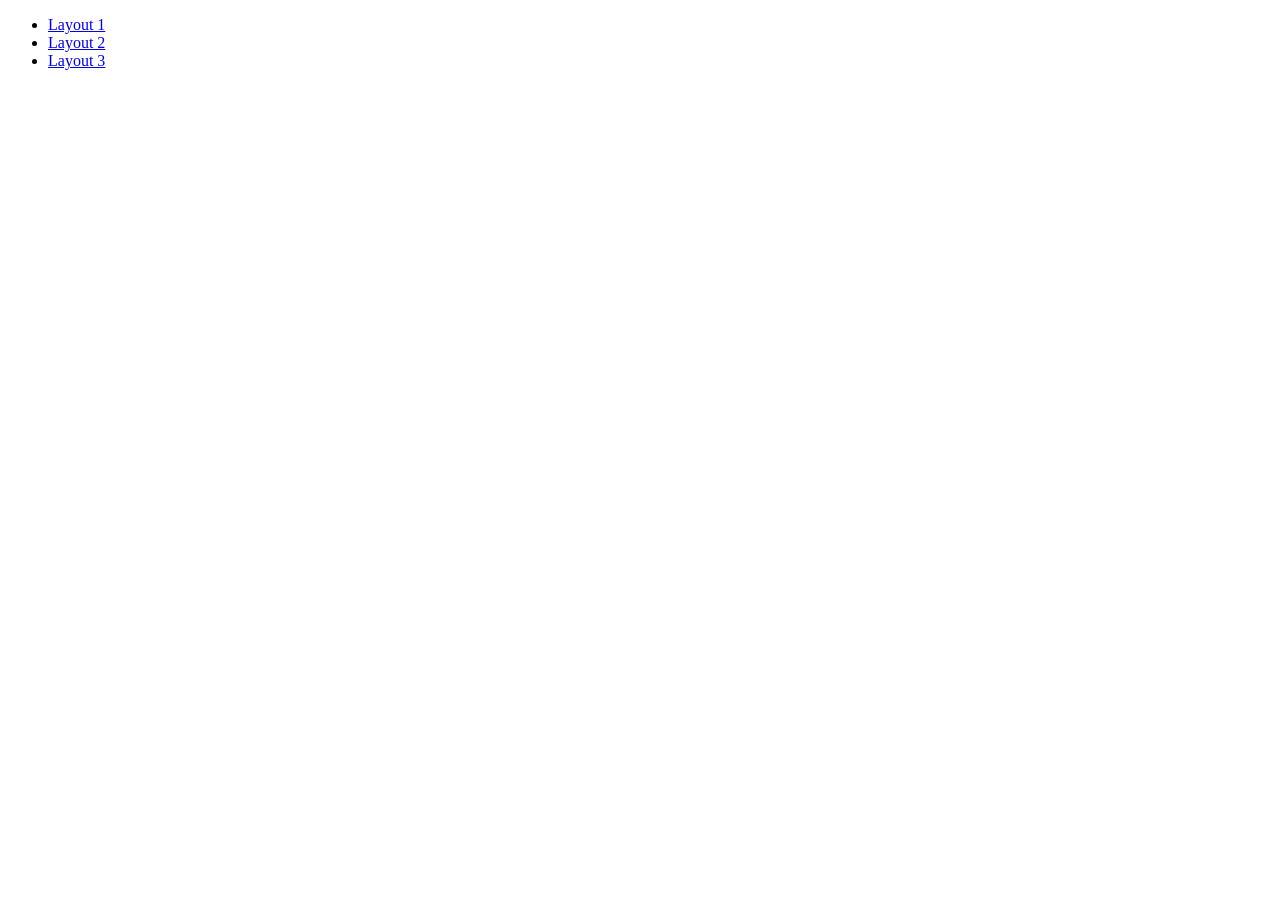
==== tp-5/index.html @ 2f233fea "Add files via upload" ====
<!DOCTYPE html>
<html lang="en">
<head>
    <meta charset="UTF-8">
    <meta http-equiv="X-UA-Compatible" content="IE=edge">
    <meta name="viewport" content="width=device-width, initial-scale=1.0">
    <title>index</title>
</head>
<body>
    <ul>
        <li>
            <a href="layout-1.html">Layout 1</a>
        </li>
        <li>
            <a href="layout-2.html">Layout 2</a>
        </li>
        <li>
            <a href="layout-3.html">Layout 3</a>
        </li>
    </ul>
</body>
</html>
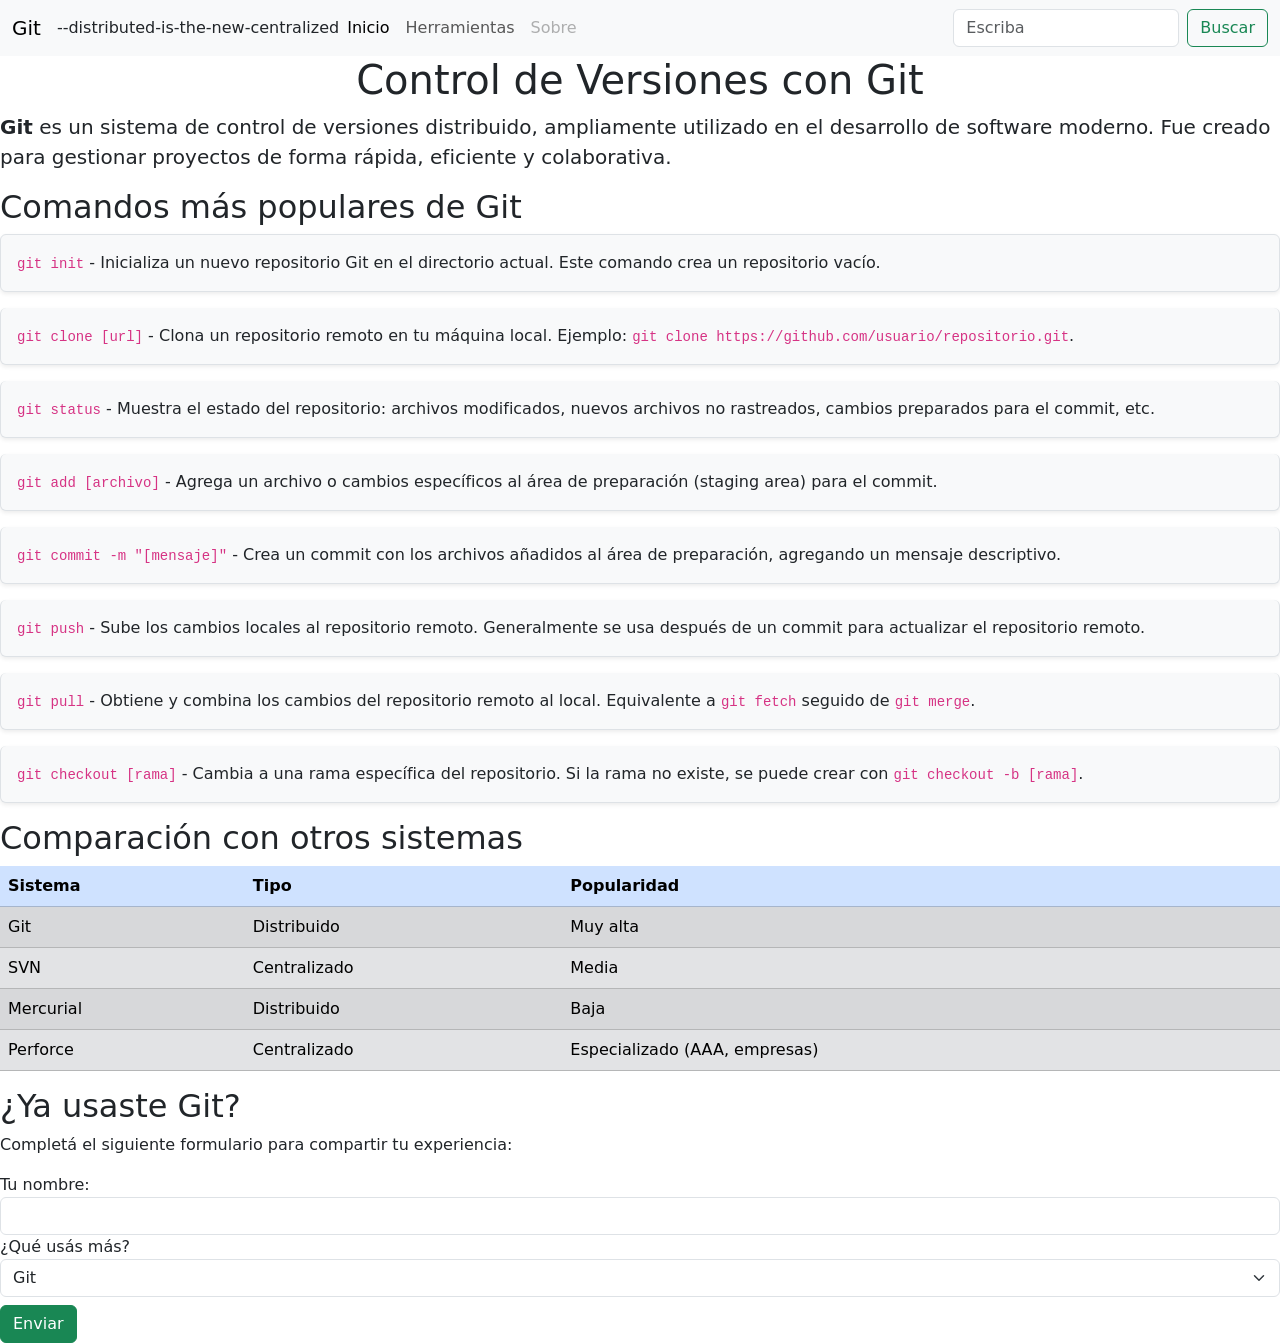
==== commit 3f76902e: "Add files via upload" ====
--- a/tp-5/index.html
+++ b/tp-5/index.html
@@ -1,22 +1,121 @@
 <!DOCTYPE html>
-<html lang="en">
+<html lang="es">
 <head>
     <meta charset="UTF-8">
-    <meta http-equiv="X-UA-Compatible" content="IE=edge">
     <meta name="viewport" content="width=device-width, initial-scale=1.0">
-    <title>index</title>
+    <title>Control de Versiones con Git</title>
+    <link href="https://cdn.jsdelivr.net/npm/bootstrap@5.3.8/dist/css/bootstrap.min.css" rel="stylesheet" integrity="sha384-sRIl4kxILFvY47J16cr9ZwB07vP4J8+LH7qKQnuqkuIAvNWLzeN8tE5YBujZqJLB" crossorigin="anonymous">
 </head>
 <body>
-    <ul>
-        <li>
-            <a href="layout-1.html">Layout 1</a>
-        </li>
-        <li>
-            <a href="layout-2.html">Layout 2</a>
-        </li>
-        <li>
-            <a href="layout-3.html">Layout 3</a>
-        </li>
+    <nav class="navbar navbar-expand-lg bg-body-tertiary">
+    <div class="container-fluid">
+    <a class="navbar-brand" href="#">Git</a>
+    <button class="navbar-toggler" type="button" data-bs-toggle="collapse" data-bs-target="#navbarSupportedContent" aria-controls="navbarSupportedContent" aria-expanded="false" aria-label="Toggle navigation">
+        <span class="navbar-toggler-icon"></span>
+    </button>
+    <span>--distributed-is-the-new-centralized</span>
+    <div class="collapse navbar-collapse" id="navbarSupportedContent">
+        <ul class="navbar-nav me-auto mb-2 mb-lg-0">
+            <li class="nav-item">
+                <a class="nav-link active" aria-current="page" href="#">Inicio</a>
+            </li>
+            <li class="nav-item">
+                <a class="nav-link" href="#">Herramientas</a>
+            </li>
+            <li class="nav-item">
+                <a class="nav-link disabled" aria-disabled="true">Sobre</a>
+            </li>
+        </ul>
+        <form class="d-flex" role="search">
+            <input class="form-control me-2" type="search" placeholder="Escriba" aria-label="Search"/>
+            <button class="btn btn-outline-success" type="submit">Buscar</button>
+        </form>
+        </div>
+    </div>
+</nav>
+    <h1 class="text-center">Control de Versiones con Git</h1>
+
+    <p class="fs-5"><strong>Git</strong> es un sistema de control de versiones distribuido, ampliamente utilizado en el desarrollo de
+        software moderno. Fue creado para gestionar proyectos de forma rápida, eficiente y colaborativa.</p>
+
+    <h2>Comandos más populares de Git</h2>
+    <ul class="list-group">
+        <li class="list-group-item shadow-sm p-3 mb-3 bg-body-tertiary rounded"><code>git init</code> - Inicializa un nuevo repositorio Git en el directorio actual. Este comando crea un repositorio vacío.</li>
+        <li class="list-group-item shadow-sm p-3 mb-3 bg-body-tertiary rounded"><code>git clone [url]</code> - Clona un repositorio remoto en tu máquina local. Ejemplo: <code>git clone https://github.com/usuario/repositorio.git</code>.</li>
+        <li class="list-group-item shadow-sm p-3 mb-3 bg-body-tertiary rounded"><code>git status</code> - Muestra el estado del repositorio: archivos modificados, nuevos archivos no rastreados, cambios preparados para el commit, etc.</li>
+        <li class="list-group-item shadow-sm p-3 mb-3 bg-body-tertiary rounded"><code>git add [archivo]</code> - Agrega un archivo o cambios específicos al área de preparación (staging area) para el commit.</li>
+        <li class="list-group-item shadow-sm p-3 mb-3 bg-body-tertiary rounded"><code>git commit -m "[mensaje]"</code> - Crea un commit con los archivos añadidos al área de preparación, agregando un mensaje descriptivo.</li>
+        <li class="list-group-item shadow-sm p-3 mb-3 bg-body-tertiary rounded"><code>git push</code> - Sube los cambios locales al repositorio remoto. Generalmente se usa después de un commit para actualizar el repositorio remoto.</li>
+        <li class="list-group-item shadow-sm p-3 mb-3 bg-body-tertiary rounded"><code>git pull</code> - Obtiene y combina los cambios del repositorio remoto al local. Equivalente a <code>git fetch</code> seguido de <code>git merge</code>.</li>
+        <li class="list-group-item shadow-sm p-3 mb-3 bg-body-tertiary rounded"><code>git checkout [rama]</code> - Cambia a una rama específica del repositorio. Si la rama no existe, se puede crear con <code>git checkout -b [rama]</code>.</li>
     </ul>
+
+    <h2>Comparación con otros sistemas</h2>
+    <table class="table table-striped">
+        <thead class="table-primary">
+            <tr>
+                <th>Sistema</th>
+                <th>Tipo</th>
+                <th>Popularidad</th>
+            </tr>
+        </thead>
+        <tbody class="table-secondary">
+            <tr>
+                <td>Git</td>
+                <td>Distribuido</td>
+                <td>Muy alta</td>
+            </tr>
+            <tr>
+                <td>SVN</td>
+                <td>Centralizado</td>
+                <td>Media</td>
+            </tr>
+            <tr>
+                <td>Mercurial</td>
+                <td>Distribuido</td>
+                <td>Baja</td>
+            </tr>
+            <tr>
+                <td>Perforce</td>
+                <td>Centralizado</td>
+                <td>Especializado (AAA, empresas)</td>
+            </tr>
+        </tbody>
+    </table>
+
+    <h2>¿Ya usaste Git?</h2>
+    <p>Completá el siguiente formulario para compartir tu experiencia:</p>
+
+    <form class="form">
+        <label for="nombre">Tu nombre:</label>
+        <input type="text" id="nombre" name="nombre" class="form-control">
+
+        <label for="experiencia">¿Qué usás más?</label><br>
+        <select id="experiencia" name="experiencia" class="form-select">
+            <option value="git">Git</option>
+            <option value="github">Git + GitHub</option>
+            <option value="otro">Otro sistema</option>
+            <option value="ninguno">Todavía no uso ninguno</option>
+        </select>
+
+        <button type="button" class="btn btn-success mt-2" data-bs-toggle="modal" data-bs-target="#exampleModal">
+            Enviar
+        </button>
+    </form>
+    <!-- Modal -->
+    <div class="modal fade" id="exampleModal" tabindex="-1" aria-labelledby="exampleModalLabel" aria-hidden="true">
+        <div class="modal-dialog">
+            <div class="modal-content">
+                <div class="modal-body">
+                    ¿Estás seguro que quieres enviar esta información?
+                </div>
+                <div class="modal-footer">
+                    <button type="button" class="btn btn-secondary" data-bs-dismiss="modal">Cerrar</button>
+                    <button type="button" class="btn btn-primary" id="liveToastBtn" data-bs-dismiss="modal">Enviar</button>
+                </div>
+            </div>
+        </div>
+    </div>
+    <script src="https://cdn.jsdelivr.net/npm/bootstrap@5.3.8/dist/js/bootstrap.bundle.min.js" integrity="sha384-FKyoEForCGlyvwx9Hj09JcYn3nv7wiPVlz7YYwJrWVcXK/BmnVDxM+D2scQbITxI" crossorigin="anonymous"></script>
 </body>
 </html>
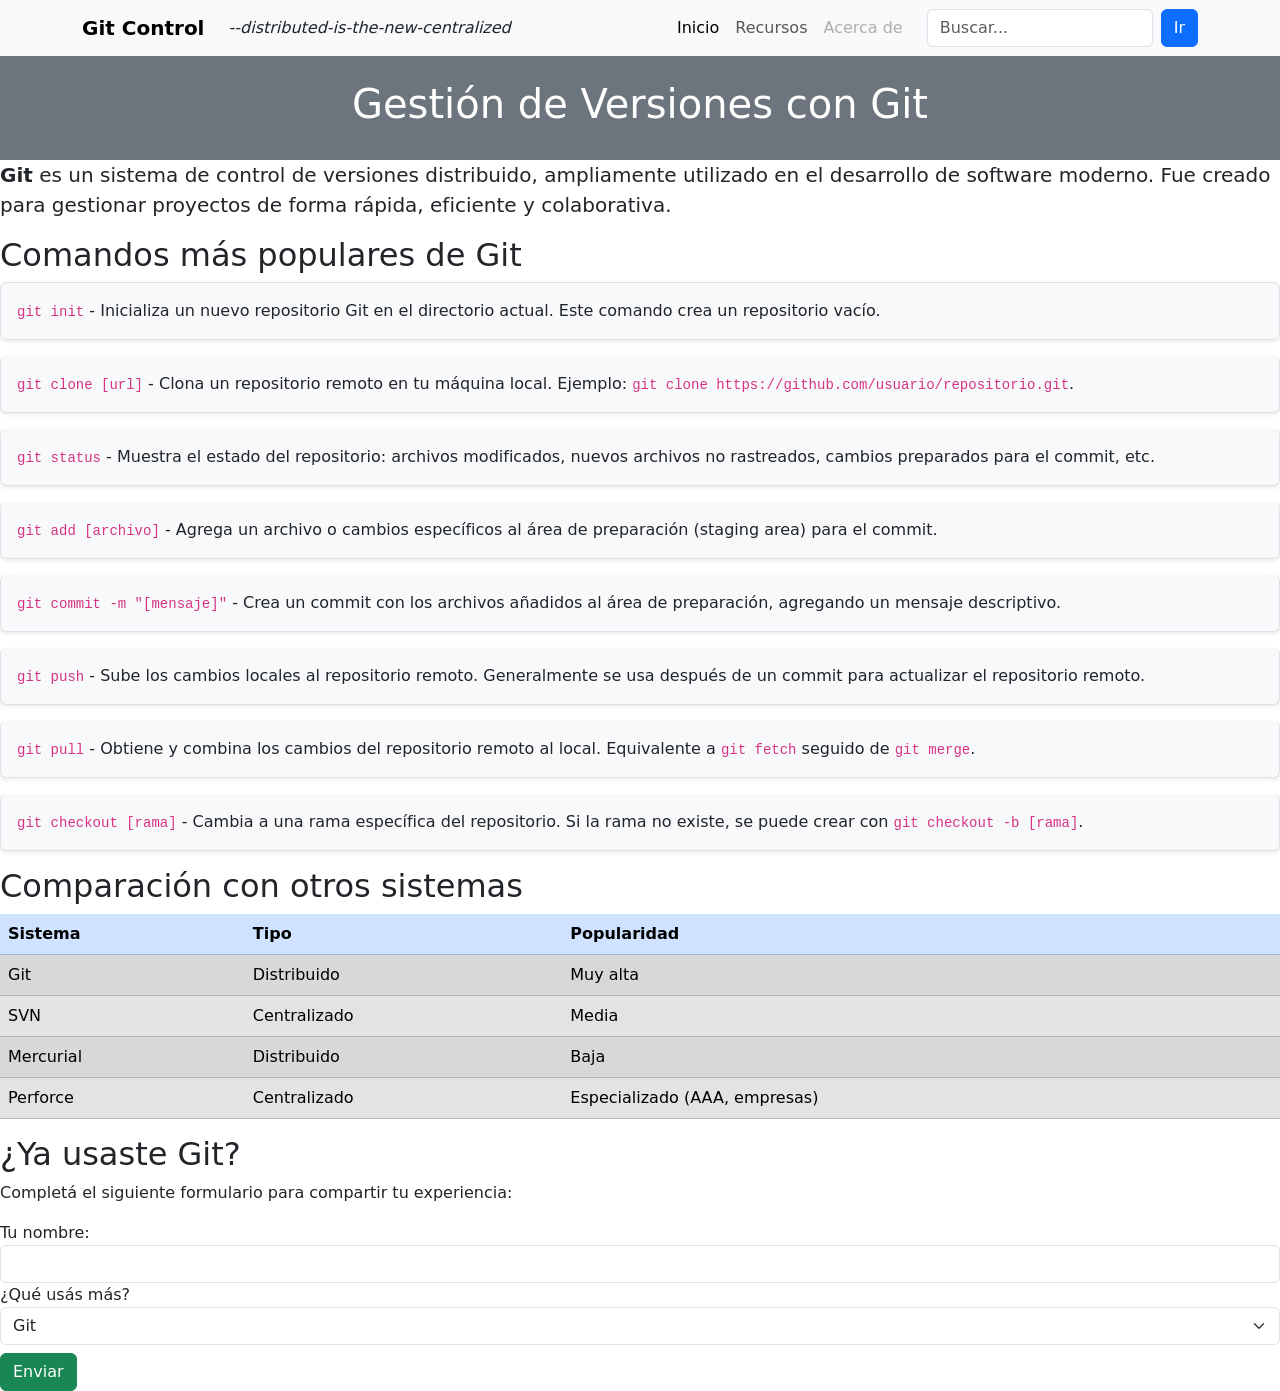
==== commit c91835ad: "Update index.html" ====
--- a/tp-5/index.html
+++ b/tp-5/index.html
@@ -3,38 +3,44 @@
 <head>
     <meta charset="UTF-8">
     <meta name="viewport" content="width=device-width, initial-scale=1.0">
-    <title>Control de Versiones con Git</title>
-    <link href="https://cdn.jsdelivr.net/npm/bootstrap@5.3.8/dist/css/bootstrap.min.css" rel="stylesheet" integrity="sha384-sRIl4kxILFvY47J16cr9ZwB07vP4J8+LH7qKQnuqkuIAvNWLzeN8tE5YBujZqJLB" crossorigin="anonymous">
+    <title>Sistema de Versionado con Git</title>
+    <link href="https://cdn.jsdelivr.net/npm/bootstrap@5.3.8/dist/css/bootstrap.min.css" rel="stylesheet">
 </head>
 <body>
-    <nav class="navbar navbar-expand-lg bg-body-tertiary">
-    <div class="container-fluid">
-    <a class="navbar-brand" href="#">Git</a>
-    <button class="navbar-toggler" type="button" data-bs-toggle="collapse" data-bs-target="#navbarSupportedContent" aria-controls="navbarSupportedContent" aria-expanded="false" aria-label="Toggle navigation">
-        <span class="navbar-toggler-icon"></span>
-    </button>
-    <span>--distributed-is-the-new-centralized</span>
-    <div class="collapse navbar-collapse" id="navbarSupportedContent">
-        <ul class="navbar-nav me-auto mb-2 mb-lg-0">
-            <li class="nav-item">
-                <a class="nav-link active" aria-current="page" href="#">Inicio</a>
-            </li>
-            <li class="nav-item">
-                <a class="nav-link" href="#">Herramientas</a>
-            </li>
-            <li class="nav-item">
-                <a class="nav-link disabled" aria-disabled="true">Sobre</a>
-            </li>
-        </ul>
-        <form class="d-flex" role="search">
-            <input class="form-control me-2" type="search" placeholder="Escriba" aria-label="Search"/>
-            <button class="btn btn-outline-success" type="submit">Buscar</button>
-        </form>
+    <!-- Barra de navegación -->
+    <nav class="navbar navbar-expand-lg navbar-light bg-light">
+        <div class="container">
+            <a class="navbar-brand fw-bold" href="#">Git Control</a>
+            <button class="navbar-toggler" type="button" data-bs-toggle="collapse" data-bs-target="#menuPrincipal" aria-controls="menuPrincipal" aria-expanded="false" aria-label="Mostrar menú">
+                <span class="navbar-toggler-icon"></span>
+            </button>
+            <span class="ms-2 fst-italic">--distributed-is-the-new-centralized</span>
+            <div class="collapse navbar-collapse" id="menuPrincipal">
+                <ul class="navbar-nav ms-auto mb-2 mb-lg-0">
+                    <li class="nav-item">
+                        <a class="nav-link active" href="#">Inicio</a>
+                    </li>
+                    <li class="nav-item">
+                        <a class="nav-link" href="#">Recursos</a>
+                    </li>
+                    <li class="nav-item">
+                        <a class="nav-link disabled">Acerca de</a>
+                    </li>
+                </ul>
+                <form class="d-flex ms-3" role="search">
+                    <input class="form-control me-2" type="search" placeholder="Buscar..." aria-label="Buscar">
+                    <button class="btn btn-primary" type="submit">Ir</button>
+                </form>
+            </div>
         </div>
-    </div>
-</nav>
-    <h1 class="text-center">Control de Versiones con Git</h1>
+    </nav>
 
+    <!-- Encabezado principal -->
+    <header class="py-4 bg-secondary text-white text-center">
+        <h1>Gestión de Versiones con Git</h1>
+    </header>
+</body>
+</html>
     <p class="fs-5"><strong>Git</strong> es un sistema de control de versiones distribuido, ampliamente utilizado en el desarrollo de
         software moderno. Fue creado para gestionar proyectos de forma rápida, eficiente y colaborativa.</p>
 
@@ -118,4 +124,4 @@
     </div>
     <script src="https://cdn.jsdelivr.net/npm/bootstrap@5.3.8/dist/js/bootstrap.bundle.min.js" integrity="sha384-FKyoEForCGlyvwx9Hj09JcYn3nv7wiPVlz7YYwJrWVcXK/BmnVDxM+D2scQbITxI" crossorigin="anonymous"></script>
 </body>
-</html>+</html>
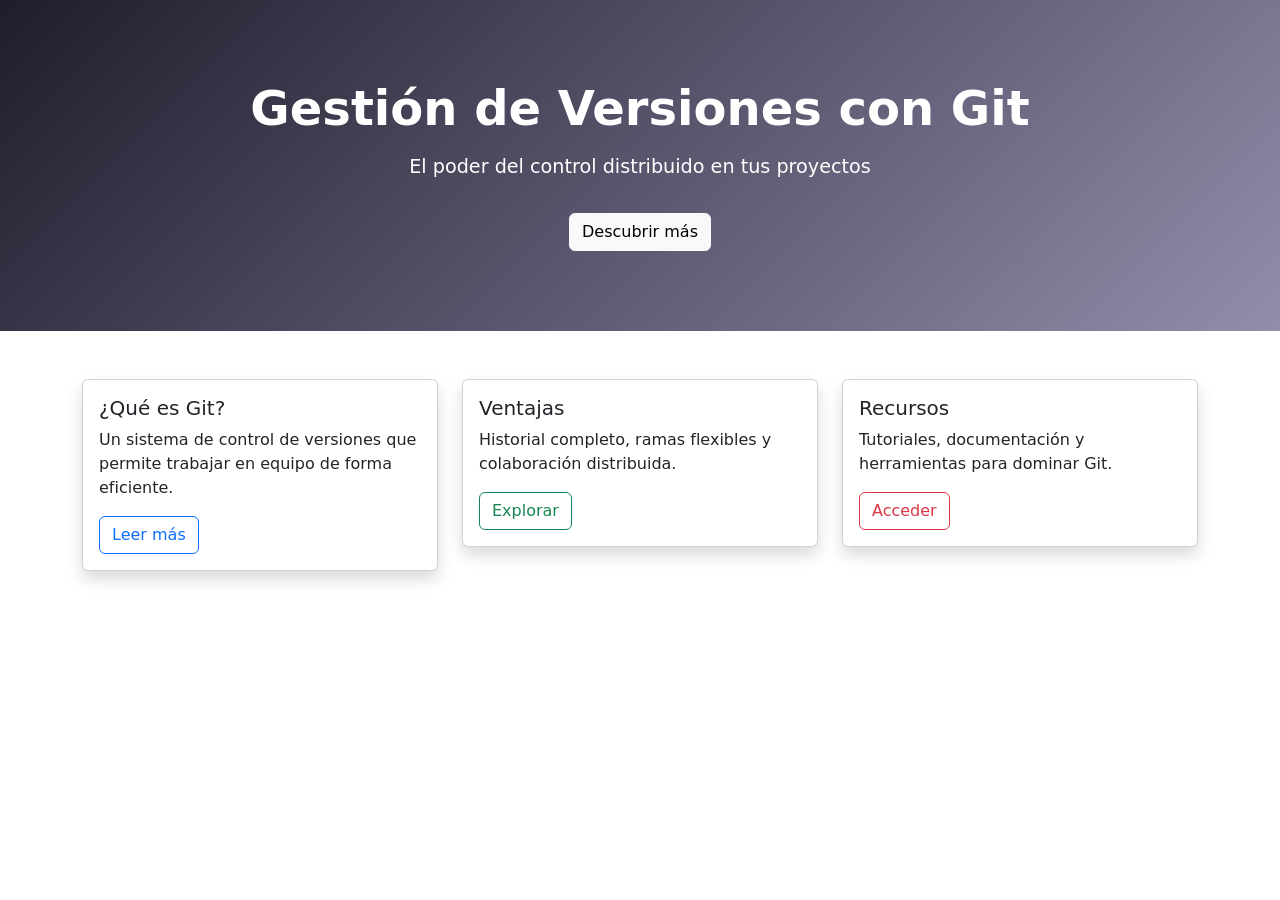
==== commit f448810c: "Update index.html" ====
--- a/tp-5/index.html
+++ b/tp-5/index.html
@@ -1,127 +1,72 @@
 <!DOCTYPE html>
 <html lang="es">
 <head>
-    <meta charset="UTF-8">
-    <meta name="viewport" content="width=device-width, initial-scale=1.0">
-    <title>Sistema de Versionado con Git</title>
-    <link href="https://cdn.jsdelivr.net/npm/bootstrap@5.3.8/dist/css/bootstrap.min.css" rel="stylesheet">
+  <meta charset="UTF-8">
+  <meta name="viewport" content="width=device-width, initial-scale=1.0">
+  <title>Sistema Git - Versionado</title>
+  <link href="https://cdn.jsdelivr.net/npm/bootstrap@5.3.8/dist/css/bootstrap.min.css" rel="stylesheet">
+  <style>
+    .hero {
+      background: linear-gradient(135deg, #1f1c2c, #928dab);
+      color: white;
+      padding: 80px 20px;
+      text-align: center;
+    }
+    .hero h1 {
+      font-size: 3rem;
+      font-weight: bold;
+    }
+    .hero p {
+      font-size: 1.2rem;
+      margin-top: 15px;
+    }
+    .card-custom {
+      transition: transform 0.3s;
+    }
+    .card-custom:hover {
+      transform: scale(1.05);
+    }
+  </style>
 </head>
 <body>
-    <!-- Barra de navegación -->
-    <nav class="navbar navbar-expand-lg navbar-light bg-light">
-        <div class="container">
-            <a class="navbar-brand fw-bold" href="#">Git Control</a>
-            <button class="navbar-toggler" type="button" data-bs-toggle="collapse" data-bs-target="#menuPrincipal" aria-controls="menuPrincipal" aria-expanded="false" aria-label="Mostrar menú">
-                <span class="navbar-toggler-icon"></span>
-            </button>
-            <span class="ms-2 fst-italic">--distributed-is-the-new-centralized</span>
-            <div class="collapse navbar-collapse" id="menuPrincipal">
-                <ul class="navbar-nav ms-auto mb-2 mb-lg-0">
-                    <li class="nav-item">
-                        <a class="nav-link active" href="#">Inicio</a>
-                    </li>
-                    <li class="nav-item">
-                        <a class="nav-link" href="#">Recursos</a>
-                    </li>
-                    <li class="nav-item">
-                        <a class="nav-link disabled">Acerca de</a>
-                    </li>
-                </ul>
-                <form class="d-flex ms-3" role="search">
-                    <input class="form-control me-2" type="search" placeholder="Buscar..." aria-label="Buscar">
-                    <button class="btn btn-primary" type="submit">Ir</button>
-                </form>
-            </div>
+
+  <!-- Sección principal tipo hero -->
+  <section class="hero">
+    <h1>Gestión de Versiones con Git</h1>
+    <p>El poder del control distribuido en tus proyectos</p>
+    <a href="#info" class="btn btn-light mt-3">Descubrir más</a>
+  </section>
+
+  <!-- Sección de tarjetas informativas -->
+  <div id="info" class="container my-5">
+    <div class="row g-4">
+      <div class="col-md-4">
+        <div class="card card-custom shadow">
+          <div class="card-body">
+            <h5 class="card-title">¿Qué es Git?</h5>
+            <p class="card-text">Un sistema de control de versiones que permite trabajar en equipo de forma eficiente.</p>
+            <a href="#" class="btn btn-outline-primary">Leer más</a>
+          </div>
         </div>
-    </nav>
-
-    <!-- Encabezado principal -->
-    <header class="py-4 bg-secondary text-white text-center">
-        <h1>Gestión de Versiones con Git</h1>
-    </header>
-</body>
-</html>
-    <p class="fs-5"><strong>Git</strong> es un sistema de control de versiones distribuido, ampliamente utilizado en el desarrollo de
-        software moderno. Fue creado para gestionar proyectos de forma rápida, eficiente y colaborativa.</p>
-
-    <h2>Comandos más populares de Git</h2>
-    <ul class="list-group">
-        <li class="list-group-item shadow-sm p-3 mb-3 bg-body-tertiary rounded"><code>git init</code> - Inicializa un nuevo repositorio Git en el directorio actual. Este comando crea un repositorio vacío.</li>
-        <li class="list-group-item shadow-sm p-3 mb-3 bg-body-tertiary rounded"><code>git clone [url]</code> - Clona un repositorio remoto en tu máquina local. Ejemplo: <code>git clone https://github.com/usuario/repositorio.git</code>.</li>
-        <li class="list-group-item shadow-sm p-3 mb-3 bg-body-tertiary rounded"><code>git status</code> - Muestra el estado del repositorio: archivos modificados, nuevos archivos no rastreados, cambios preparados para el commit, etc.</li>
-        <li class="list-group-item shadow-sm p-3 mb-3 bg-body-tertiary rounded"><code>git add [archivo]</code> - Agrega un archivo o cambios específicos al área de preparación (staging area) para el commit.</li>
-        <li class="list-group-item shadow-sm p-3 mb-3 bg-body-tertiary rounded"><code>git commit -m "[mensaje]"</code> - Crea un commit con los archivos añadidos al área de preparación, agregando un mensaje descriptivo.</li>
-        <li class="list-group-item shadow-sm p-3 mb-3 bg-body-tertiary rounded"><code>git push</code> - Sube los cambios locales al repositorio remoto. Generalmente se usa después de un commit para actualizar el repositorio remoto.</li>
-        <li class="list-group-item shadow-sm p-3 mb-3 bg-body-tertiary rounded"><code>git pull</code> - Obtiene y combina los cambios del repositorio remoto al local. Equivalente a <code>git fetch</code> seguido de <code>git merge</code>.</li>
-        <li class="list-group-item shadow-sm p-3 mb-3 bg-body-tertiary rounded"><code>git checkout [rama]</code> - Cambia a una rama específica del repositorio. Si la rama no existe, se puede crear con <code>git checkout -b [rama]</code>.</li>
-    </ul>
-
-    <h2>Comparación con otros sistemas</h2>
-    <table class="table table-striped">
-        <thead class="table-primary">
-            <tr>
-                <th>Sistema</th>
-                <th>Tipo</th>
-                <th>Popularidad</th>
-            </tr>
-        </thead>
-        <tbody class="table-secondary">
-            <tr>
-                <td>Git</td>
-                <td>Distribuido</td>
-                <td>Muy alta</td>
-            </tr>
-            <tr>
-                <td>SVN</td>
-                <td>Centralizado</td>
-                <td>Media</td>
-            </tr>
-            <tr>
-                <td>Mercurial</td>
-                <td>Distribuido</td>
-                <td>Baja</td>
-            </tr>
-            <tr>
-                <td>Perforce</td>
-                <td>Centralizado</td>
-                <td>Especializado (AAA, empresas)</td>
-            </tr>
-        </tbody>
-    </table>
-
-    <h2>¿Ya usaste Git?</h2>
-    <p>Completá el siguiente formulario para compartir tu experiencia:</p>
-
-    <form class="form">
-        <label for="nombre">Tu nombre:</label>
-        <input type="text" id="nombre" name="nombre" class="form-control">
-
-        <label for="experiencia">¿Qué usás más?</label><br>
-        <select id="experiencia" name="experiencia" class="form-select">
-            <option value="git">Git</option>
-            <option value="github">Git + GitHub</option>
-            <option value="otro">Otro sistema</option>
-            <option value="ninguno">Todavía no uso ninguno</option>
-        </select>
-
-        <button type="button" class="btn btn-success mt-2" data-bs-toggle="modal" data-bs-target="#exampleModal">
-            Enviar
-        </button>
-    </form>
-    <!-- Modal -->
-    <div class="modal fade" id="exampleModal" tabindex="-1" aria-labelledby="exampleModalLabel" aria-hidden="true">
-        <div class="modal-dialog">
-            <div class="modal-content">
-                <div class="modal-body">
-                    ¿Estás seguro que quieres enviar esta información?
-                </div>
-                <div class="modal-footer">
-                    <button type="button" class="btn btn-secondary" data-bs-dismiss="modal">Cerrar</button>
-                    <button type="button" class="btn btn-primary" id="liveToastBtn" data-bs-dismiss="modal">Enviar</button>
-                </div>
-            </div>
+      </div>
+      <div class="col-md-4">
+        <div class="card card-custom shadow">
+          <div class="card-body">
+            <h5 class="card-title">Ventajas</h5>
+            <p class="card-text">Historial completo, ramas flexibles y colaboración distribuida.</p>
+            <a href="#" class="btn btn-outline-success">Explorar</a>
+          </div>
         </div>
+      </div>
+      <div class="col-md-4">
+        <div class="card card-custom shadow">
+          <div class="card-body">
+            <h5 class="card-title">Recursos</h5>
+            <p class="card-text">Tutoriales, documentación y herramientas para dominar Git.</p>
+            <a href="#" class="btn btn-outline-danger">Acceder</a>
+          </div>
+        </div>
+      </div>
     </div>
-    <script src="https://cdn.jsdelivr.net/npm/bootstrap@5.3.8/dist/js/bootstrap.bundle.min.js" integrity="sha384-FKyoEForCGlyvwx9Hj09JcYn3nv7wiPVlz7YYwJrWVcXK/BmnVDxM+D2scQbITxI" crossorigin="anonymous"></script>
-</body>
-</html>
+  </div>
+</</html>
